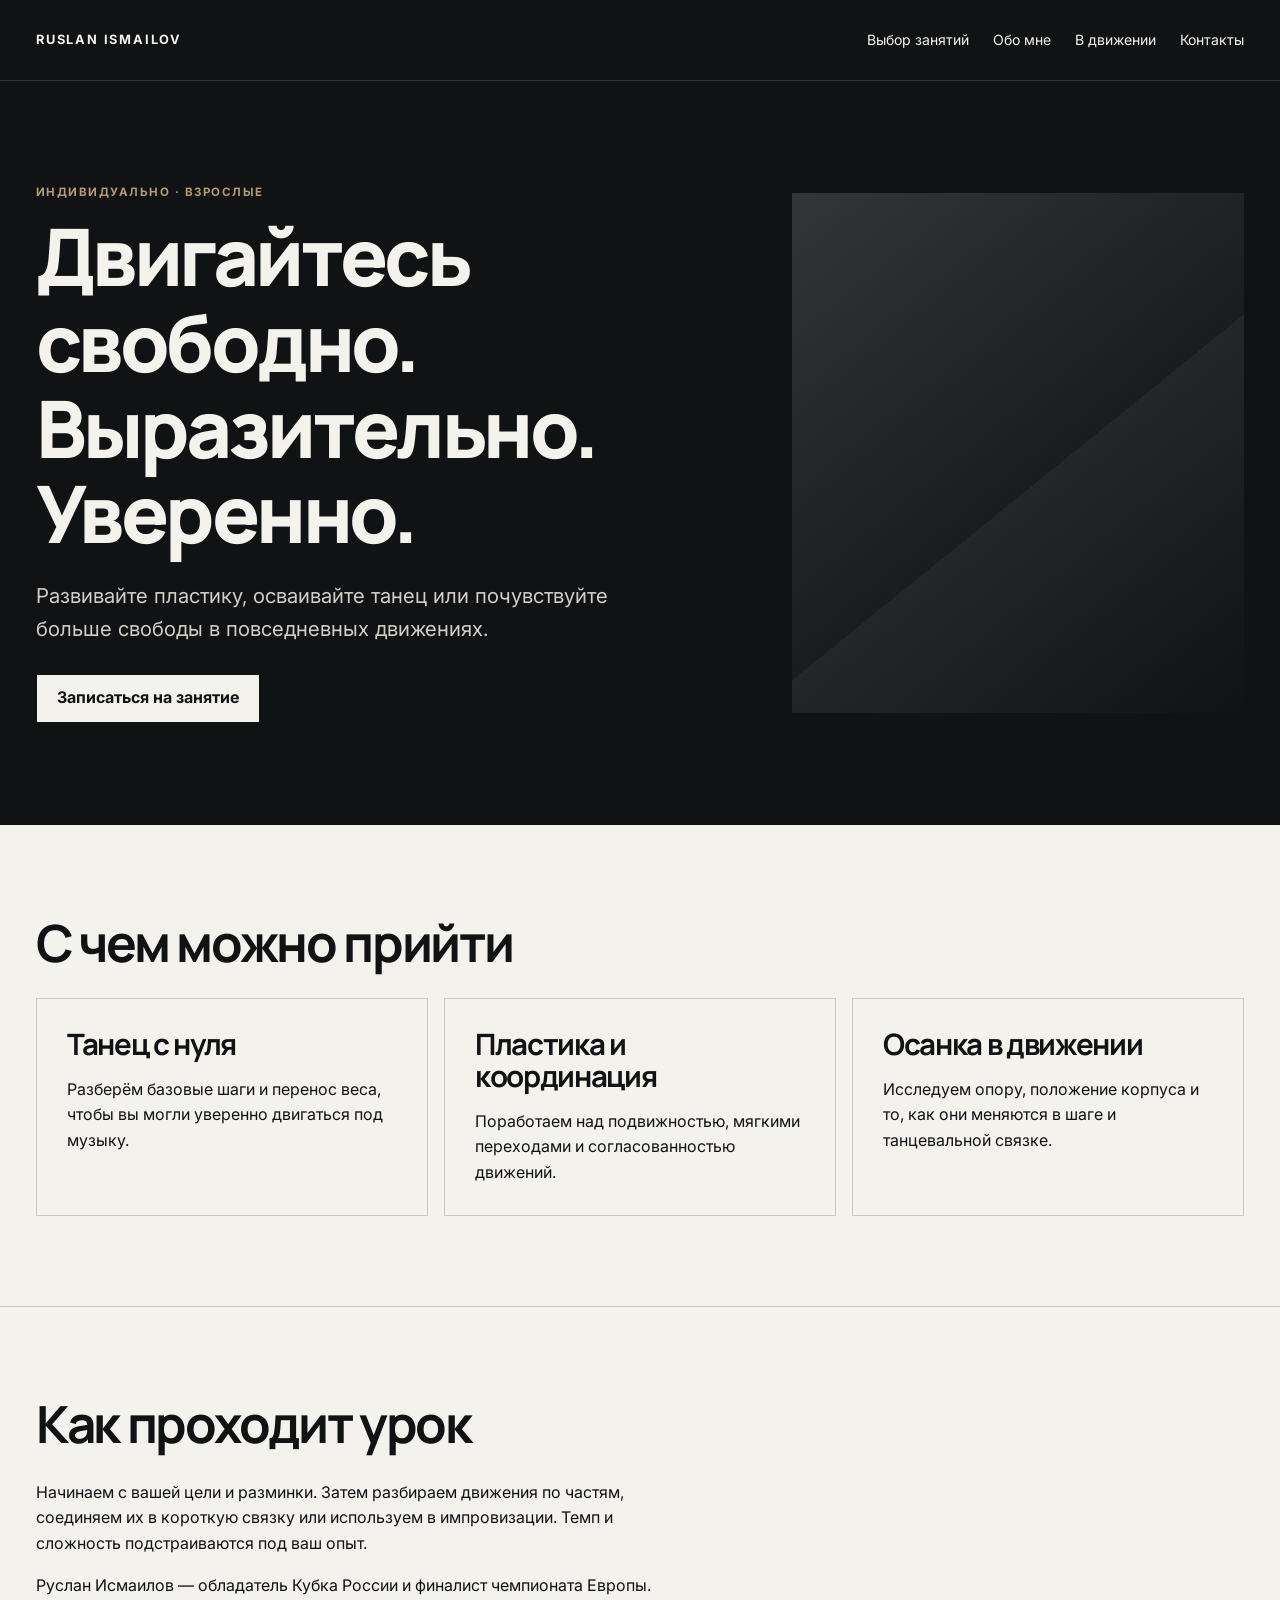
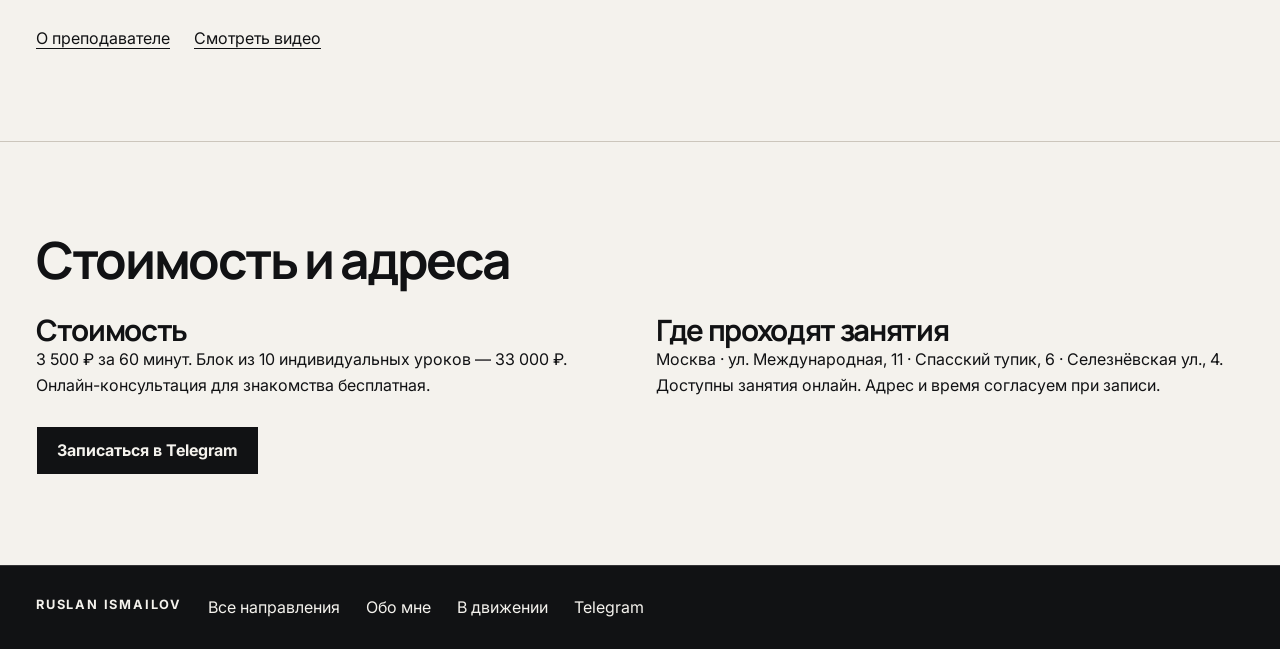
==== adult/index.html @ b1d18216 "Add three lesson pages and Telegram booking" ====
<!doctype html>
<html lang="ru">
<head>
<meta charset="utf-8">
<meta name="viewport" content="width=device-width, initial-scale=1">
<title>Индивидуальные занятия для взрослых — Руслан Исмаилов</title>
<meta name="description" content="Танец с нуля, пластика, координация и свобода движения. Индивидуальные занятия с Русланом Исмаиловым в Москве и онлайн.">
<link rel="canonical" href="https://ruslanismailov.fun/adult/">
<meta property="og:type" content="website">
<meta property="og:title" content="Индивидуальные занятия для взрослых — Руслан Исмаилов">
<meta property="og:description" content="Танец с нуля, пластика, координация и свобода движения. Индивидуальные занятия с Русланом Исмаиловым в Москве и онлайн.">
<meta property="og:url" content="https://ruslanismailov.fun/adult/">
<meta property="og:locale" content="ru_RU">
<link rel="stylesheet" href="../assets/site.css">

</head>
<body>
<a class="skip button" href="#main">К содержанию</a>
<header class="dark header"><div class="wrap bar"><a class="brand" href="../index.html">RUSLAN ISMAILOV</a><nav class="nav desktop" aria-label="Основная навигация"><a href="../index.html">Выбор занятий</a><a href="../about.html">Обо мне</a><a href="../video.html">В движении</a><a href="../contact.html">Контакты</a></nav><details class="mobile"><summary>Меню</summary><nav class="nav" aria-label="Мобильная навигация"><a href="../index.html">Выбор занятий</a><a href="../about.html">Обо мне</a><a href="../video.html">В движении</a><a href="../contact.html">Контакты</a></nav></details></div></header>
<main id="main"><section class="dark hero"><div class="wrap hero-grid"><div><p class="kicker">Индивидуально · взрослые</p><h1>Двигайтесь свободно. Выразительно. Уверенно.</h1><p class="lead">Развивайте пластику, осваивайте танец или почувствуйте больше свободы в повседневных движениях.</p><div class="actions"><a class="button" href="https://t.me/voliamsir?text=%D0%97%D0%B4%D1%80%D0%B0%D0%B2%D1%81%D1%82%D0%B2%D1%83%D0%B9%D1%82%D0%B5%2C%20%D0%A0%D1%83%D1%81%D0%BB%D0%B0%D0%BD!%20%D0%A5%D0%BE%D1%87%D1%83%20%D0%B7%D0%B0%D0%BF%D0%B8%D1%81%D0%B0%D1%82%D1%8C%D1%81%D1%8F%20%D0%BD%D0%B0%20%D0%B8%D0%BD%D0%B4%D0%B8%D0%B2%D0%B8%D0%B4%D1%83%D0%B0%D0%BB%D1%8C%D0%BD%D0%BE%D0%B5%20%D0%B7%D0%B0%D0%BD%D1%8F%D1%82%D0%B8%D0%B5%20%D0%B4%D0%BB%D1%8F%20%D0%B2%D0%B7%D1%80%D0%BE%D1%81%D0%BB%D0%BE%D0%B3%D0%BE.">Записаться на занятие</a></div></div><div class="photo media-placeholder" aria-hidden="true"></div></div></section><section class="section"><div class="wrap"><h2>С чем можно прийти</h2><div class="grid"><article class="tile"><h3>Танец с нуля</h3><p>Разберём базовые шаги и перенос веса, чтобы вы могли уверенно двигаться под музыку.</p></article><article class="tile"><h3>Пластика и координация</h3><p>Поработаем над подвижностью, мягкими переходами и согласованностью движений.</p></article><article class="tile"><h3>Осанка в движении</h3><p>Исследуем опору, положение корпуса и то, как они меняются в шаге и танцевальной связке.</p></article></div></div></section><section class="section"><div class="wrap"><h2>Как проходит урок</h2><p class="prose">Начинаем с вашей цели и разминки. Затем разбираем движения по частям, соединяем их в короткую связку или используем в импровизации. Темп и сложность подстраиваются под ваш опыт.</p><p class="prose">Руслан Исмаилов — обладатель Кубка России и финалист чемпионата Европы.</p><div class="actions"><a href="../about.html">О преподавателе</a><a href="../video.html">Смотреть видео</a></div></div></section><section class="section"><div class="wrap"><h2>Стоимость и адреса</h2><div class="row"><div><h3>Стоимость</h3><p>3 500 ₽ за 60 минут. Блок из 10 индивидуальных уроков — 33 000 ₽. Онлайн-консультация для знакомства бесплатная.</p></div><div><h3>Где проходят занятия</h3><p>Москва · ул. Международная, 11 · Спасский тупик, 6 · Селезнёвская ул., 4. Доступны занятия онлайн. Адрес и время согласуем при записи.</p></div></div><div class="actions"><a class="button" href="https://t.me/voliamsir?text=%D0%97%D0%B4%D1%80%D0%B0%D0%B2%D1%81%D1%82%D0%B2%D1%83%D0%B9%D1%82%D0%B5%2C%20%D0%A0%D1%83%D1%81%D0%BB%D0%B0%D0%BD!%20%D0%A5%D0%BE%D1%87%D1%83%20%D0%B7%D0%B0%D0%BF%D0%B8%D1%81%D0%B0%D1%82%D1%8C%D1%81%D1%8F%20%D0%BD%D0%B0%20%D0%B8%D0%BD%D0%B4%D0%B8%D0%B2%D0%B8%D0%B4%D1%83%D0%B0%D0%BB%D1%8C%D0%BD%D0%BE%D0%B5%20%D0%B7%D0%B0%D0%BD%D1%8F%D1%82%D0%B8%D0%B5%20%D0%B4%D0%BB%D1%8F%20%D0%B2%D0%B7%D1%80%D0%BE%D1%81%D0%BB%D0%BE%D0%B3%D0%BE.">Записаться в Telegram</a></div></div></section></main>
<footer class="dark foot"><div class="wrap"><a class="brand" href="../index.html">RUSLAN ISMAILOV</a><a href="../index.html">Все направления</a><a href="../about.html">Обо мне</a><a href="../video.html">В движении</a><a href="https://t.me/voliamsir">Telegram</a></div></footer>
</body>
</html>
---- assets/site.css ----
@import url('https://fonts.googleapis.com/css2?family=Inter:wght@400;500;600;700&family=Manrope:wght@500;600;700;800&display=swap');
:root{--graphite:#111214;--ivory:#f4f2ed;--steel:#8b8e90;--champagne:#b59b76;--line:#ccc6bc;--sans:Inter,Arial,sans-serif;--display:Manrope,var(--sans);color-scheme:light}
*{box-sizing:border-box}body{margin:0;background:var(--ivory);color:var(--graphite);font:1rem/1.6 var(--sans)}img,iframe{display:block;width:100%;border:0}a{color:inherit;text-underline-offset:.25em}button,input{font:inherit}a:focus-visible,button:focus-visible,input:focus-visible,summary:focus-visible{outline:3px solid #a47a45;outline-offset:5px}.wrap{width:min(1240px,calc(100% - 72px));margin:auto}.dark{background:var(--graphite);color:var(--ivory)}.header{border-bottom:1px solid #ffffff25}.bar{display:flex;align-items:center;justify-content:space-between;min-height:80px;gap:24px}.brand{font-size:.8rem;letter-spacing:.14em;white-space:nowrap;text-decoration:none;font-weight:700}.nav{display:flex;align-items:center;gap:24px;font-size:.88rem}.nav a,.foot a{text-decoration:none}.nav a:hover,.foot a:hover{text-decoration:underline}.mobile{display:none}.hero{padding:clamp(56px,8vw,125px) 0}.hero-grid{display:grid;grid-template-columns:1.2fr .8fr;gap:clamp(28px,6vw,90px);align-items:center}.kicker{font-size:.72rem;font-weight:700;letter-spacing:.13em;text-transform:uppercase}.dark .kicker{color:var(--champagne)}h1,h2,h3{font-family:var(--display);line-height:1.08;letter-spacing:-.045em;margin:0;text-wrap:balance}h1{font-size:clamp(2.7rem,6.2vw,6rem);font-weight:800}h2{font-size:clamp(2rem,4vw,3.8rem)}h3{font-size:clamp(1.35rem,2.3vw,2rem)}p{margin:0 0 1em}.lead{font-size:clamp(1.05rem,1.6vw,1.3rem);max-width:49ch;margin:24px 0 0}.dark .lead{color:#d2cec7}.photo{margin:0;aspect-ratio:4/4.6;background:#252628;overflow:hidden}.photo img{height:100%;object-fit:cover}.button{display:inline-flex;align-items:center;min-height:49px;padding:10px 20px;border:1px solid currentColor;text-decoration:none;font-weight:700;cursor:pointer;background:var(--graphite);color:var(--ivory);width:fit-content}.dark .button{background:var(--ivory);color:var(--graphite)}.button:hover{background:var(--champagne);color:var(--graphite)}.actions{display:flex;flex-wrap:wrap;align-items:center;gap:16px 24px;margin-top:28px}.section{padding:clamp(42px,7vw,96px) 0}.section+.section{border-top:1px solid var(--line)}.section h2{margin-bottom:28px}.cards,.grid{display:grid;grid-template-columns:repeat(3,minmax(0,1fr));gap:16px}.cards{margin-top:42px}.card,.tile{display:flex;flex-direction:column;gap:16px;border:1px solid var(--line);padding:clamp(18px,2.5vw,30px)}.card{text-decoration:none;min-height:185px;transition:background .2s,border-color .2s}.dark .card{border-color:#ffffff40;background:#ffffff08}.dark .card:hover{background:#ffffff13;border-color:var(--champagne)}.card p,.tile p{margin:0}.arrow{margin-top:auto;color:var(--champagne)}.row{display:grid;grid-template-columns:1fr 1fr;gap:32px}.row p:last-child{margin-bottom:0}.row img{aspect-ratio:16/10;object-fit:cover}.prose{max-width:65ch}.foot{padding:29px 0;border-top:1px solid #ffffff25}.foot .wrap{display:flex;flex-wrap:wrap;gap:14px 26px}.video{aspect-ratio:16/9;background:#252628}.video:not(:first-child){margin-top:12px}.booking{display:grid;gap:12px;justify-items:start;margin-top:24px}.booking input{padding:9px 12px;width:min(100%,15rem);border:1px solid #696660;background:white;color:var(--graphite)}.skip{position:absolute;top:8px;left:8px;transform:translateY(-160%);z-index:4}.skip:focus{transform:none}
@media(max-width:880px){.wrap{width:calc(100% - 48px)}.cards,.grid{grid-template-columns:repeat(2,minmax(0,1fr))}.nav{gap:14px}}
@media(max-width:680px){.wrap{width:calc(100% - 36px)}.bar{min-height:65px;position:relative}.desktop{display:none}.mobile{display:block}.mobile summary{cursor:pointer;padding:8px}.mobile .nav{position:absolute;right:0;top:100%;z-index:3;align-items:stretch;flex-direction:column;background:var(--graphite);padding:18px;min-width:12rem;border:1px solid #ffffff40}.hero-grid,.cards,.grid,.row{grid-template-columns:1fr}.photo{aspect-ratio:4/3}.card{min-height:0}.cards{margin-top:30px}.section h2{margin-bottom:22px}}
@media(prefers-reduced-motion:reduce){*{transition:none!important}}
@media(max-width:680px){.home .wrap{display:flex;flex-direction:column}.home .hero-grid{display:contents}.home .photo{order:2;margin-top:26px}.home .card{gap:9px}}

.media-placeholder{display:block;min-width:0;background:linear-gradient(141deg,#343536 0%,#1b1c1e 55%,#252628 55%,#111214 100%)}
.portfolio-placeholder{min-height:220px}
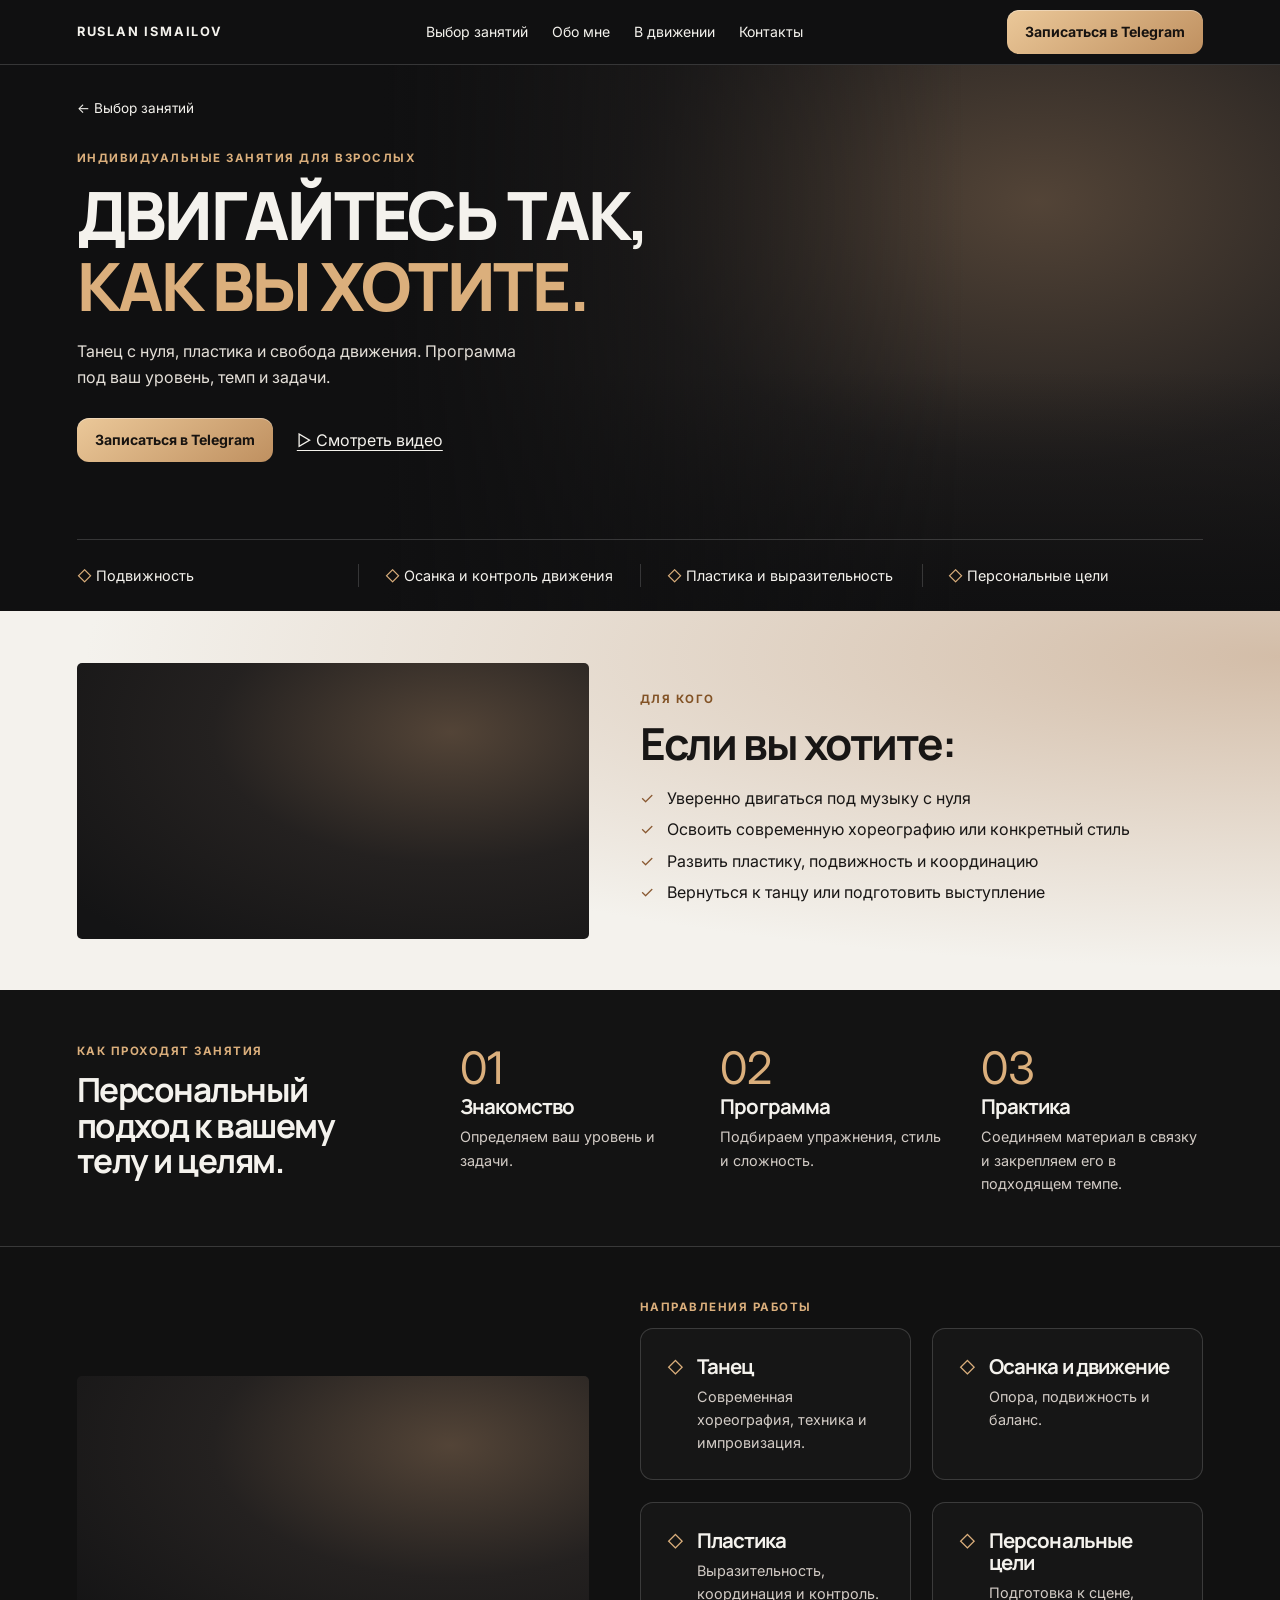
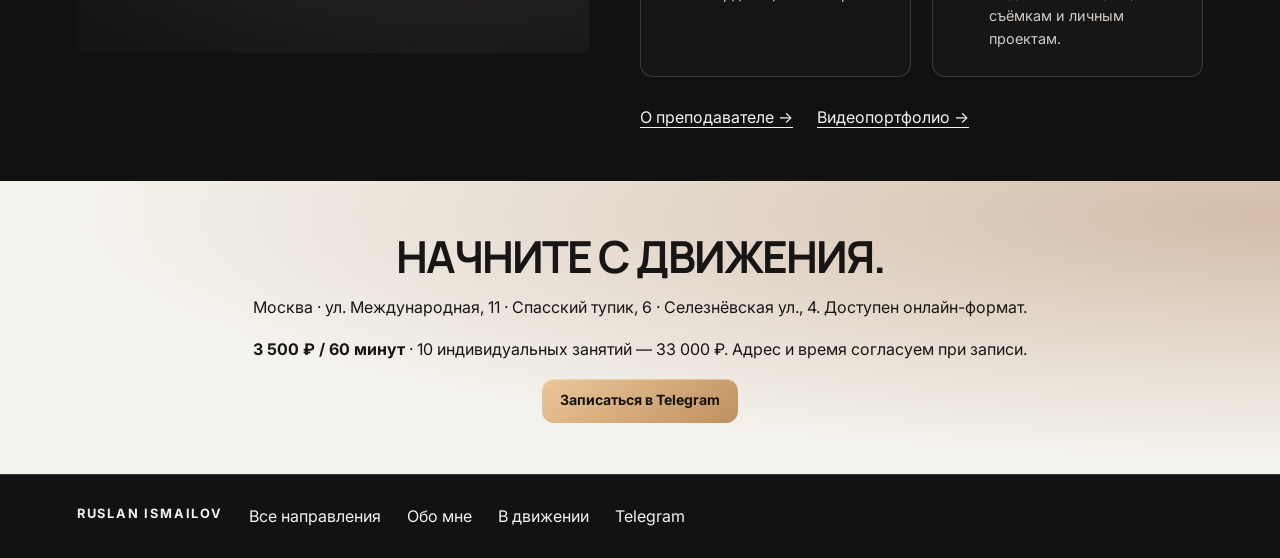
==== commit 070e6282: "Adapt six pages to approved layouts and add interactive movement grid" ====
--- a/adult/index.html
+++ b/adult/index.html
@@ -13,11 +13,12 @@
 <meta property="og:locale" content="ru_RU">
 <link rel="stylesheet" href="../assets/site.css">
 
+<link rel="stylesheet" href="../assets/cinematic.css">
 </head>
-<body>
+<body class="cinematic page-adult">
 <a class="skip button" href="#main">К содержанию</a>
-<header class="dark header"><div class="wrap bar"><a class="brand" href="../index.html">RUSLAN ISMAILOV</a><nav class="nav desktop" aria-label="Основная навигация"><a href="../index.html">Выбор занятий</a><a href="../about.html">Обо мне</a><a href="../video.html">В движении</a><a href="../contact.html">Контакты</a></nav><details class="mobile"><summary>Меню</summary><nav class="nav" aria-label="Мобильная навигация"><a href="../index.html">Выбор занятий</a><a href="../about.html">Обо мне</a><a href="../video.html">В движении</a><a href="../contact.html">Контакты</a></nav></details></div></header>
-<main id="main"><section class="dark hero"><div class="wrap hero-grid"><div><p class="kicker">Индивидуально · взрослые</p><h1>Двигайтесь свободно. Выразительно. Уверенно.</h1><p class="lead">Развивайте пластику, осваивайте танец или почувствуйте больше свободы в повседневных движениях.</p><div class="actions"><a class="button" href="https://t.me/voliamsir?text=%D0%97%D0%B4%D1%80%D0%B0%D0%B2%D1%81%D1%82%D0%B2%D1%83%D0%B9%D1%82%D0%B5%2C%20%D0%A0%D1%83%D1%81%D0%BB%D0%B0%D0%BD!%20%D0%A5%D0%BE%D1%87%D1%83%20%D0%B7%D0%B0%D0%BF%D0%B8%D1%81%D0%B0%D1%82%D1%8C%D1%81%D1%8F%20%D0%BD%D0%B0%20%D0%B8%D0%BD%D0%B4%D0%B8%D0%B2%D0%B8%D0%B4%D1%83%D0%B0%D0%BB%D1%8C%D0%BD%D0%BE%D0%B5%20%D0%B7%D0%B0%D0%BD%D1%8F%D1%82%D0%B8%D0%B5%20%D0%B4%D0%BB%D1%8F%20%D0%B2%D0%B7%D1%80%D0%BE%D1%81%D0%BB%D0%BE%D0%B3%D0%BE.">Записаться на занятие</a></div></div><div class="photo media-placeholder" aria-hidden="true"></div></div></section><section class="section"><div class="wrap"><h2>С чем можно прийти</h2><div class="grid"><article class="tile"><h3>Танец с нуля</h3><p>Разберём базовые шаги и перенос веса, чтобы вы могли уверенно двигаться под музыку.</p></article><article class="tile"><h3>Пластика и координация</h3><p>Поработаем над подвижностью, мягкими переходами и согласованностью движений.</p></article><article class="tile"><h3>Осанка в движении</h3><p>Исследуем опору, положение корпуса и то, как они меняются в шаге и танцевальной связке.</p></article></div></div></section><section class="section"><div class="wrap"><h2>Как проходит урок</h2><p class="prose">Начинаем с вашей цели и разминки. Затем разбираем движения по частям, соединяем их в короткую связку или используем в импровизации. Темп и сложность подстраиваются под ваш опыт.</p><p class="prose">Руслан Исмаилов — обладатель Кубка России и финалист чемпионата Европы.</p><div class="actions"><a href="../about.html">О преподавателе</a><a href="../video.html">Смотреть видео</a></div></div></section><section class="section"><div class="wrap"><h2>Стоимость и адреса</h2><div class="row"><div><h3>Стоимость</h3><p>3 500 ₽ за 60 минут. Блок из 10 индивидуальных уроков — 33 000 ₽. Онлайн-консультация для знакомства бесплатная.</p></div><div><h3>Где проходят занятия</h3><p>Москва · ул. Международная, 11 · Спасский тупик, 6 · Селезнёвская ул., 4. Доступны занятия онлайн. Адрес и время согласуем при записи.</p></div></div><div class="actions"><a class="button" href="https://t.me/voliamsir?text=%D0%97%D0%B4%D1%80%D0%B0%D0%B2%D1%81%D1%82%D0%B2%D1%83%D0%B9%D1%82%D0%B5%2C%20%D0%A0%D1%83%D1%81%D0%BB%D0%B0%D0%BD!%20%D0%A5%D0%BE%D1%87%D1%83%20%D0%B7%D0%B0%D0%BF%D0%B8%D1%81%D0%B0%D1%82%D1%8C%D1%81%D1%8F%20%D0%BD%D0%B0%20%D0%B8%D0%BD%D0%B4%D0%B8%D0%B2%D0%B8%D0%B4%D1%83%D0%B0%D0%BB%D1%8C%D0%BD%D0%BE%D0%B5%20%D0%B7%D0%B0%D0%BD%D1%8F%D1%82%D0%B8%D0%B5%20%D0%B4%D0%BB%D1%8F%20%D0%B2%D0%B7%D1%80%D0%BE%D1%81%D0%BB%D0%BE%D0%B3%D0%BE.">Записаться в Telegram</a></div></div></section></main>
+<header class="dark header"><div class="wrap bar"><a class="brand" href="../index.html">RUSLAN ISMAILOV</a><nav class="nav desktop" aria-label="Основная навигация"><a href="../index.html">Выбор занятий</a><a href="../about.html">Обо мне</a><a href="../video.html">В движении</a><a href="../contact.html">Контакты</a></nav><a class="button" href="https://t.me/voliamsir">Записаться в Telegram</a><details class="mobile"><summary>Меню</summary><nav class="nav" aria-label="Мобильная навигация"><a href="../index.html">Выбор занятий</a><a href="../about.html">Обо мне</a><a href="../video.html">В движении</a><a href="../contact.html">Контакты</a></nav></details></div></header>
+<main id="main"><section class="opening lesson-opening"><div class="visual" data-photo="adult-hero" aria-hidden="true"></div><div class="wrap"><a class="back" href="../index.html">← Выбор занятий</a><div class="intro"><p class="kicker">Индивидуальные занятия для взрослых</p><h1>Двигайтесь так,<br><em>как вы хотите.</em></h1><p>Танец с нуля, пластика и свобода движения. Программа под ваш уровень, темп и задачи.</p><div class="actions"><a class="button" href="https://t.me/voliamsir?text=%D0%97%D0%B4%D1%80%D0%B0%D0%B2%D1%81%D1%82%D0%B2%D1%83%D0%B9%D1%82%D0%B5%2C%20%D0%A0%D1%83%D1%81%D0%BB%D0%B0%D0%BD!%20%D0%A5%D0%BE%D1%87%D1%83%20%D0%B7%D0%B0%D0%BF%D0%B8%D1%81%D0%B0%D1%82%D1%8C%D1%81%D1%8F%20%D0%BD%D0%B0%20%D0%B8%D0%BD%D0%B4%D0%B8%D0%B2%D0%B8%D0%B4%D1%83%D0%B0%D0%BB%D1%8C%D0%BD%D0%BE%D0%B5%20%D0%B7%D0%B0%D0%BD%D1%8F%D1%82%D0%B8%D0%B5%20%D0%B4%D0%BB%D1%8F%20%D0%B2%D0%B7%D1%80%D0%BE%D1%81%D0%BB%D0%BE%D0%B3%D0%BE.">Записаться в Telegram</a><a href="../video.html">▷ Смотреть видео</a></div></div><div class="ribbon"><p><span aria-hidden="true" class="gold">◇</span> Подвижность</p><p><span aria-hidden="true" class="gold">◇</span> Осанка и контроль движения</p><p><span aria-hidden="true" class="gold">◇</span> Пластика и выразительность</p><p><span aria-hidden="true" class="gold">◇</span> Персональные цели</p></div></div></section><section class="band light"><div class="wrap"><div class="split"><div class="visual" data-photo="adult-lesson" aria-hidden="true"></div><div><p class="kicker">Для кого</p><h2>Если вы хотите:</h2><ul class="checks"><li>Уверенно двигаться под музыку с нуля</li><li>Освоить современную хореографию или конкретный стиль</li><li>Развить пластику, подвижность и координацию</li><li>Вернуться к танцу или подготовить выступление</li></ul></div></div></div></section><section class="band process-band"><div class="wrap"><div class="process"><div><p class="kicker">Как проходят занятия</p><h2>Персональный подход к вашему телу и целям.</h2></div><article><span class="gold step">01</span><h3>Знакомство</h3><p>Определяем ваш уровень и задачи.</p></article><article><span class="gold step">02</span><h3>Программа</h3><p>Подбираем упражнения, стиль и сложность.</p></article><article><span class="gold step">03</span><h3>Практика</h3><p>Соединяем материал в связку и закрепляем его в подходящем темпе.</p></article></div></div></section><section class="band work-band"><div class="wrap"><div class="split"><div class="visual" data-photo="adult-work" aria-hidden="true"></div><div><p class="kicker">Направления работы</p><div class="info-grid"><article class="info"><span class="gold" aria-hidden="true">◇</span><div><h3>Танец</h3><p>Современная хореография, техника и импровизация.</p></div></article><article class="info"><span class="gold" aria-hidden="true">◇</span><div><h3>Осанка и движение</h3><p>Опора, подвижность и баланс.</p></div></article><article class="info"><span class="gold" aria-hidden="true">◇</span><div><h3>Пластика</h3><p>Выразительность, координация и контроль.</p></div></article><article class="info"><span class="gold" aria-hidden="true">◇</span><div><h3>Персональные цели</h3><p>Подготовка к сцене, съёмкам и личным проектам.</p></div></article></div><div class="actions"><a href="../about.html">О преподавателе →</a><a href="../video.html">Видеопортфолио →</a></div></div></div></div></section><section class="band light closer"><div class="wrap"><h2>Начните с движения.</h2><p>Москва · ул. Международная, 11 · Спасский тупик, 6 · Селезнёвская ул., 4. Доступен онлайн-формат.</p><p><strong>3 500 ₽ / 60 минут</strong> · 10 индивидуальных занятий — 33 000 ₽. Адрес и время согласуем при записи.</p><a class="button" href="https://t.me/voliamsir?text=%D0%97%D0%B4%D1%80%D0%B0%D0%B2%D1%81%D1%82%D0%B2%D1%83%D0%B9%D1%82%D0%B5%2C%20%D0%A0%D1%83%D1%81%D0%BB%D0%B0%D0%BD!%20%D0%A5%D0%BE%D1%87%D1%83%20%D0%B7%D0%B0%D0%BF%D0%B8%D1%81%D0%B0%D1%82%D1%8C%D1%81%D1%8F%20%D0%BD%D0%B0%20%D0%B8%D0%BD%D0%B4%D0%B8%D0%B2%D0%B8%D0%B4%D1%83%D0%B0%D0%BB%D1%8C%D0%BD%D0%BE%D0%B5%20%D0%B7%D0%B0%D0%BD%D1%8F%D1%82%D0%B8%D0%B5%20%D0%B4%D0%BB%D1%8F%20%D0%B2%D0%B7%D1%80%D0%BE%D1%81%D0%BB%D0%BE%D0%B3%D0%BE.">Записаться в Telegram</a></div></section></main>
 <footer class="dark foot"><div class="wrap"><a class="brand" href="../index.html">RUSLAN ISMAILOV</a><a href="../index.html">Все направления</a><a href="../about.html">Обо мне</a><a href="../video.html">В движении</a><a href="https://t.me/voliamsir">Telegram</a></div></footer>
 </body>
 </html>
--- a/assets/cinematic.css
+++ b/assets/cinematic.css
@@ -0,0 +1,3 @@
+.cinematic{background:#111214;color:#f4f2ed;--gold:#dbaf7c;--edge:#ffffff29}.cinematic .wrap{width:min(1520px,88%)}.cinematic .header{background:#101011;border-color:var(--edge)}.cinematic .bar{min-height:64px}.cinematic .nav a:hover{color:var(--gold)}.cinematic .button{font-size:.88rem;border:0;border-radius:12px;background:linear-gradient(145deg,#ebc899,#bf9060);color:#171310;min-height:44px;padding:10px 18px;box-shadow:inset 0 1px #fff5}.cinematic .button:hover{background:#efc694}.cinematic .gold,.cinematic .kicker,.cinematic em{color:var(--gold)}.cinematic em{font-style:normal}.cinematic h1{font-size:clamp(2.45rem,5.2vw,6rem);letter-spacing:-.035em}.cinematic h2{font-size:clamp(1.75rem,3.45vw,4rem)}.cinematic h3{font-size:clamp(1.05rem,1.6vw,1.65rem)}.opening{position:relative;isolation:isolate;background:#101011}.opening>.wrap{position:relative;z-index:1;padding:30px 0 0}.intro{max-width:min(57%,710px);padding:28px 0 clamp(40px,6vw,100px)}.intro>p:not(.kicker){max-width:45ch;margin:17px 0 0;color:#e4dfd8}.home-opening h1,.lesson-opening h1,.closer h2{text-transform:uppercase}.about-opening .intro{max-width:min(60%,820px)}.visual{background:radial-gradient(ellipse at 73% 25%,#534437 0,#242120 45%,#141415 92%);overflow:hidden}.visual img{width:100%;height:100%;object-fit:cover;object-position:50% 48%}.opening>.visual{position:absolute;inset:0 0 0 30%;z-index:-1}.opening>.visual::after,.stage>.visual::after{content:"";position:absolute;inset:0;background:linear-gradient(90deg,#101011,transparent 65%),linear-gradient(0deg,#101011 0,transparent 44%)}.home-opening>.visual img,.about-opening>.visual img{object-position:77% 26%}.home-opening>.visual{bottom:22%}.lesson-opening>.visual img{object-position:center 34%}.about-opening>.visual{bottom:14%}.ribbon{display:grid;grid-template-columns:repeat(4,minmax(0,1fr));padding:24px 0;gap:0;border-top:1px solid var(--edge);font-size:.9rem}.ribbon p{margin:0;padding:0 clamp(8px,2vw,28px);border-left:1px solid var(--edge)}.ribbon p:first-child{border:none;padding-left:0}.ribbon b{color:#f4f2ed}.choice-grid,.info-grid{display:grid;gap:clamp(10px,1.7vw,22px);grid-template-columns:repeat(3,minmax(0,1fr))}.choice{position:relative;isolation:isolate;display:grid;align-content:start;gap:7px;padding:clamp(16px,2vw,30px);min-height:clamp(175px,16vw,265px);border:1px solid #b9a58a75;border-radius:16px;text-decoration:none;overflow:hidden;background:#171717;text-align:left}.choice:hover{border-color:var(--gold)}.choice>.visual{position:absolute;inset:0 0 0 37%;z-index:-1}.choice>.visual::after{content:"";position:absolute;inset:0;background:linear-gradient(90deg,#171717,transparent 80%)}.choice h3,.choice p{max-width:63%;margin:0}.choice small{letter-spacing:.1em;text-transform:uppercase}.round{display:grid;place-items:center;width:34px;height:34px;border:1px solid #c5a17c;border-radius:50%;background:#151515;color:#f4f2ed;cursor:pointer}.home-opening .ribbon{margin-top:22px}.back{font-size:.85rem;text-decoration:none}.band{padding:clamp(27px,4vw,66px) 0}.light{background:radial-gradient(ellipse at 100% 12%,#d3bda8,#f4f2ed 66%);color:#181615}.light .kicker{color:#825225}.split{display:grid;grid-template-columns:minmax(0,1fr) minmax(0,1.1fr);gap:clamp(20px,4vw,72px);align-items:center}.split>.visual{aspect-ratio:1.85;border-radius:5px}.checks{list-style:none;padding:0;margin:18px 0 0}.checks li{padding-left:27px;position:relative;margin:6px 0}.checks li::before{content:"✓";position:absolute;left:0;color:#88572f}.process-band{border-bottom:1px solid var(--edge);background:#131313}.process{display:grid;grid-template-columns:1.55fr repeat(3,minmax(0,1fr));gap:clamp(16px,3vw,56px)}.process h2{font-size:clamp(1.4rem,2.6vw,3rem)}.process article p,.info p{margin:8px 0 0;font-size:.9rem;color:#d2cbc5}.step{font-size:clamp(1.35rem,3.5vw,3rem);line-height:1.2}.work-band{background:#111}.info-grid{grid-template-columns:repeat(2,minmax(0,1fr))}.info{display:flex;gap:13px;align-items:flex-start;border:1px solid var(--edge);border-radius:13px;background:#ffffff06;padding:clamp(13px,2vw,26px)}.about-opening .info-grid{padding-bottom:26px}.about-opening .ribbon{max-width:850px}.stage{position:relative;isolation:isolate;padding:clamp(44px,8vw,132px) 0;min-height:clamp(280px,34vw,560px)}.stage>.visual{position:absolute;inset:0;z-index:-1}.stage p{max-width:38ch;margin-top:14px}.closer{text-align:center}.closer h2{margin-bottom:15px}.closer .choice-grid{margin-top:20px}.profile{display:grid;grid-template-columns:minmax(95px,265px) 1fr;align-items:center;gap:clamp(20px,4vw,70px)}.profile .visual{aspect-ratio:1;border:1px solid var(--gold);border-radius:50%}.profile h1{font-size:clamp(1.75rem,5.2vw,4.7rem);margin-bottom:.12em}.movement{max-width:1250px;margin:auto}.categories{display:flex;gap:10px;overflow:auto;max-width:100%;padding:12px 4px;margin:22px 0}.categories button{flex:none;border:1px solid #ffffff55;border-radius:30px;padding:8px 15px;color:inherit;background:#151515;cursor:pointer}.categories button[aria-pressed=true]{background:var(--gold);color:#171310}.movement h2{margin-bottom:17px}.movement h2:not(#player-title)::before{content:"";display:block;width:60px;height:2px;background:var(--gold);margin-bottom:14px}.reels{display:grid;grid-template-columns:repeat(3,minmax(0,1fr));gap:clamp(5px,1.5vw,20px)}.reel{position:relative;aspect-ratio:9/16;display:grid;place-content:center;justify-items:center;gap:10px;color:#cfc5ba;background:linear-gradient(145deg,#2c2825,#181719);border-radius:12px;border:1px solid var(--edge);overflow:hidden;text-align:center;font-size:clamp(.65rem,1.6vw,.95rem);padding:5px;overflow-wrap:anywhere}.reel img{position:absolute;inset:0;height:100%;object-fit:cover}.reel span{position:relative}.reel:is(button){cursor:pointer}.reel:is(button):hover{border-color:var(--gold)}.player{width:min(92%,820px);padding:17px;background:#101011;border:1px solid var(--gold);border-radius:14px;color:inherit}.player::backdrop{background:#000c}.player-top{display:flex;justify-content:space-between;gap:12px}.player-frame iframe{aspect-ratio:16/9}.player-source{display:inline-block;margin-top:10px}
+@media(max-width:950px){.cinematic .bar>.button{display:none}.process{grid-template-columns:repeat(3,minmax(0,1fr))}.process>div{grid-column:1/-1}}
+@media(max-width:680px){.cinematic .wrap{width:calc(100% - 32px)}.opening>.wrap{padding-top:20px}.opening>.visual{inset:0 0 auto 16%;height:320px;opacity:.55}.intro,.about-opening .intro{max-width:100%;padding:18px 0 36px}.cinematic h1,.cinematic h2{overflow-wrap:anywhere}.choice-grid,.split,.info-grid{grid-template-columns:1fr}.choice{min-height:157px}.ribbon{grid-template-columns:repeat(2,minmax(0,1fr));gap:12px;font-size:.82rem}.ribbon p:nth-child(3){border:0;padding-left:0}.process{grid-template-columns:1fr}.profile{grid-template-columns:minmax(78px,24%) minmax(0,1fr);align-items:start}.profile p{font-size:.9rem}.stage>.visual::after{background:linear-gradient(90deg,#101011e8,#10101140)}.stage{min-height:260px}}
